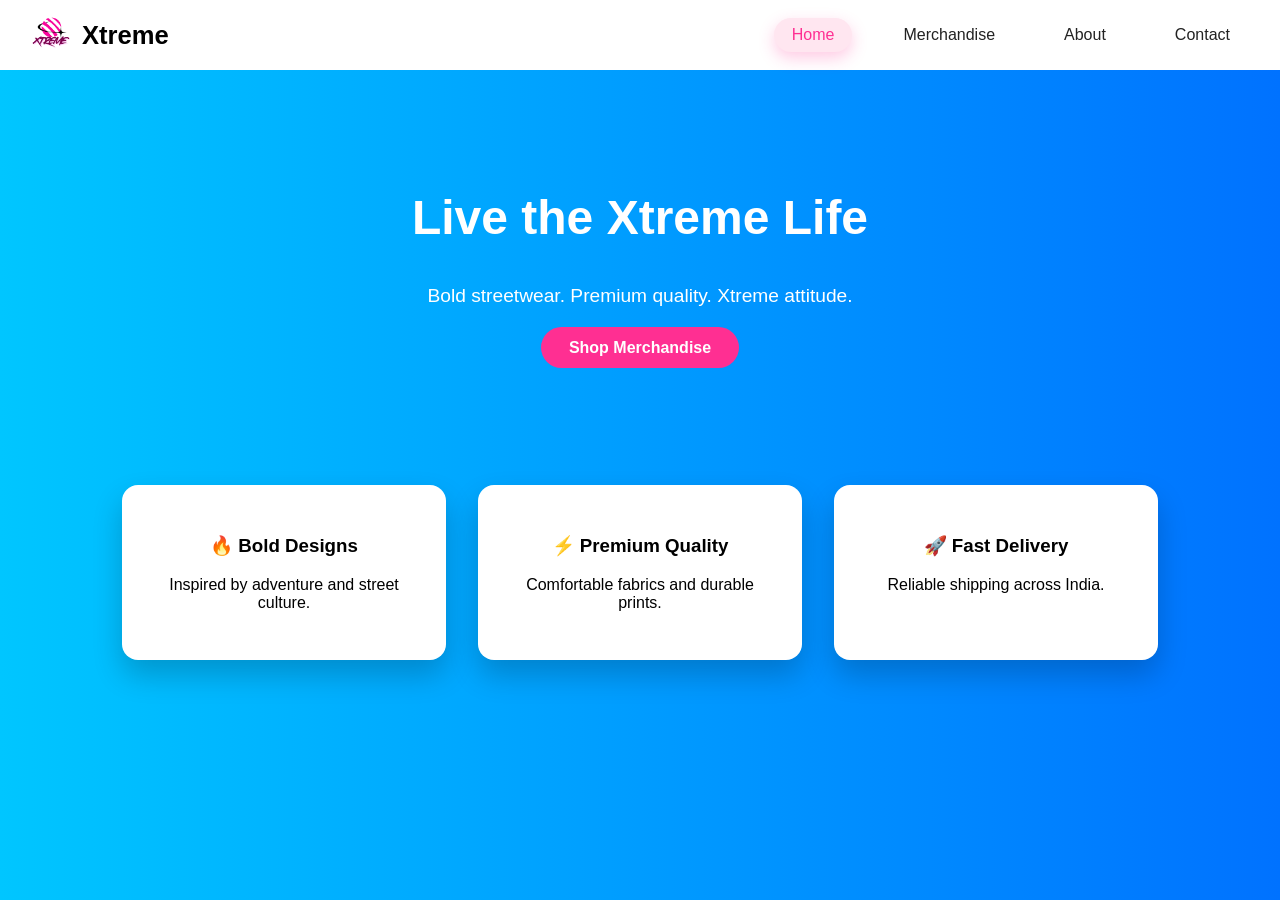
==== index.html @ 7854ea71 "First commit" ====
<!DOCTYPE html>
<html lang="en">
<head>
  <meta charset="UTF-8">
  <title>Xtreme | Home</title>
  <link rel="stylesheet" href="style.css">
</head>
<body>

<header>
  <div class="brand">
    <img src="images/xtreme-logo.png" class="logo-img">
    <h1>Xtreme</h1>
  </div>
  <nav>
    <a href="index.html" class="nav-link">Home</a>
    <a href="merchandise.html" class="nav-link">Merchandise</a>
    <a href="about.html" class="nav-link">About</a>
    <a href="contact.html" class="nav-link">Contact</a>
  </nav>
</header>

<section class="hero">
  <h1>Live the Xtreme Life</h1>
  <p>Bold streetwear. Premium quality. Xtreme attitude.</p>
  <a href="merchandise.html" class="btn">Shop Merchandise</a>
</section>

<section class="features">
  <div class="feature-card">
    <h3>🔥 Bold Designs</h3>
    <p>Inspired by adventure and street culture.</p>
  </div>
  <div class="feature-card">
    <h3>⚡ Premium Quality</h3>
    <p>Comfortable fabrics and durable prints.</p>
  </div>
  <div class="feature-card">
    <h3>🚀 Fast Delivery</h3>
    <p>Reliable shipping across India.</p>
  </div>
</section>

<script src="script.js"></script>
</body>
</html>
---- style.css ----
body {
  margin: 0;
  font-family: Arial, sans-serif;
  background: linear-gradient(to right, #00c6ff, #0072ff);
}

/* HEADER */
header {
  background: white;
  padding: 1rem 2rem;
  display: flex;
  justify-content: space-between;
  align-items: center;
}

.brand {
  display: flex;
  align-items: center;
  gap: 10px;
}

.logo-img {
  width: 40px;
}

nav a {
  margin-left: 15px;
  text-decoration: none;
  color: #333;
  padding: 6px 14px;
  border-radius: 10px;
}

nav a.active {
  background: #ffe6f0;
  color: #ff2f92;
}

/* HERO */
.hero {
  text-align: center;
  padding: 5rem 2rem;
  color: white;
}

.hero h1 {
  font-size: 3rem;
}

.hero p {
  font-size: 1.2rem;
  margin: 1rem 0 2rem;
}

.btn {
  background: #ff2f92;
  padding: 12px 28px;
  color: white;
  border-radius: 25px;
  text-decoration: none;
  font-weight: bold;
}

/* FEATURES */
.features {
  display: flex;
  gap: 2rem;
  justify-content: center;
  margin: 3rem;
}

.feature-card {
  background: white;
  padding: 2rem;
  border-radius: 16px;
  width: 260px;
  text-align: center;
  box-shadow: 0 15px 30px rgba(0,0,0,0.2);
}

/* PAGES */
.page {
  background: white;
  margin: 2rem;
  padding: 2.5rem;
  border-radius: 16px;
}

/* MERCH */
.section-title {
  text-align: center;
  color: white;
  margin: 2rem 0;
}

.product-grid {
  display: flex;
  flex-wrap: wrap;
  gap: 2rem;
  justify-content: center;
}

.product-card {
  background: white;
  width: 260px;
  padding: 1.5rem;
  border-radius: 16px;
  text-align: center;
  box-shadow: 0 12px 30px rgba(0,0,0,0.2);
}

.product-img {
  width: 100%;
  height: 220px;
  object-fit: contain;
}

.color-options {
  display: flex;
  justify-content: center;
  gap: 10px;
  margin: 12px 0;
}

.color {
  width: 22px;
  height: 22px;
  border-radius: 50%;
  border: 2px solid #ccc;
  cursor: pointer;
}

.color.black { background: black; }
.color.white { background: white; }
.color.red { background: #c0392b; }
.color.yellow { background: #f1c40f; }
.color.pink { background: #ff2f92; }
.color.green { background: #2ecc71; }
.color.blue { background: #2c3e50; }
.color.grey { background: #7f8c8d; }
.color.olive { background: #556b2f; }

.color.active {
  border: 2px solid #ff2f92;
}

.price {
  font-weight: bold;
}
/* CONTACT PAGE FIX */

.contact-container {
  background: white;
  margin: 2rem;
  padding: 3rem;
  border-radius: 20px;
  display: grid;
  grid-template-columns: 1fr 2fr;
  gap: 3rem;
  box-shadow: 0 20px 40px rgba(0,0,0,0.15);
}

.contact-info h3 {
  margin-bottom: 1rem;
}

.contact-info .label {
  font-weight: bold;
  margin-top: 1.5rem;
}

.contact-form {
  display: flex;
  flex-direction: column;
  gap: 1.2rem;
}

.form-row {
  display: grid;
  grid-template-columns: 1fr 1fr;
  gap: 1rem;
}

.contact-form input,
.contact-form select,
.contact-form textarea {
  padding: 10px;
  font-size: 14px;
  border: none;
  border-bottom: 1px solid #ccc;
  outline: none;
}

.contact-form input:focus,
.contact-form textarea:focus,
.contact-form select:focus {
  border-bottom: 1px solid #ff2f92;
}

.contact-form textarea {
  resize: none;
}

.contact-form .btn {
  align-self: flex-start;
  margin-top: 1rem;
}
/* ===== NAVBAR UPGRADE ===== */

.navbar {
  position: sticky;
  top: 0;
  z-index: 100;
  background: rgba(255, 255, 255, 0.9);
  backdrop-filter: blur(12px);
  padding: 1rem 3rem;
  display: flex;
  justify-content: space-between;
  align-items: center;
  box-shadow: 0 10px 30px rgba(0,0,0,0.08);
  border-radius: 0 0 20px 20px;
}

/* Brand */
.brand {
  display: flex;
  align-items: center;
  gap: 12px;
}

.brand h1 {
  font-size: 1.6rem;
  font-weight: 700;
  margin: 0;
}

.logo-img {
  width: 38px;
}

/* Navigation */
nav {
  display: flex;
  gap: 18px;
}

nav a {
  text-decoration: none;
  color: #222;
  padding: 8px 18px;
  border-radius: 999px;
  font-weight: 500;
  transition: all 0.3s ease;
}

/* Hover */
nav a:hover {
  background: #fff0f7;
  color: #ff2f92;
}

/* Active page */
nav a.active {
  background: #ffe6f0;
  color: #ff2f92;
  box-shadow: 0 6px 16px rgba(255,47,146,0.25);
}
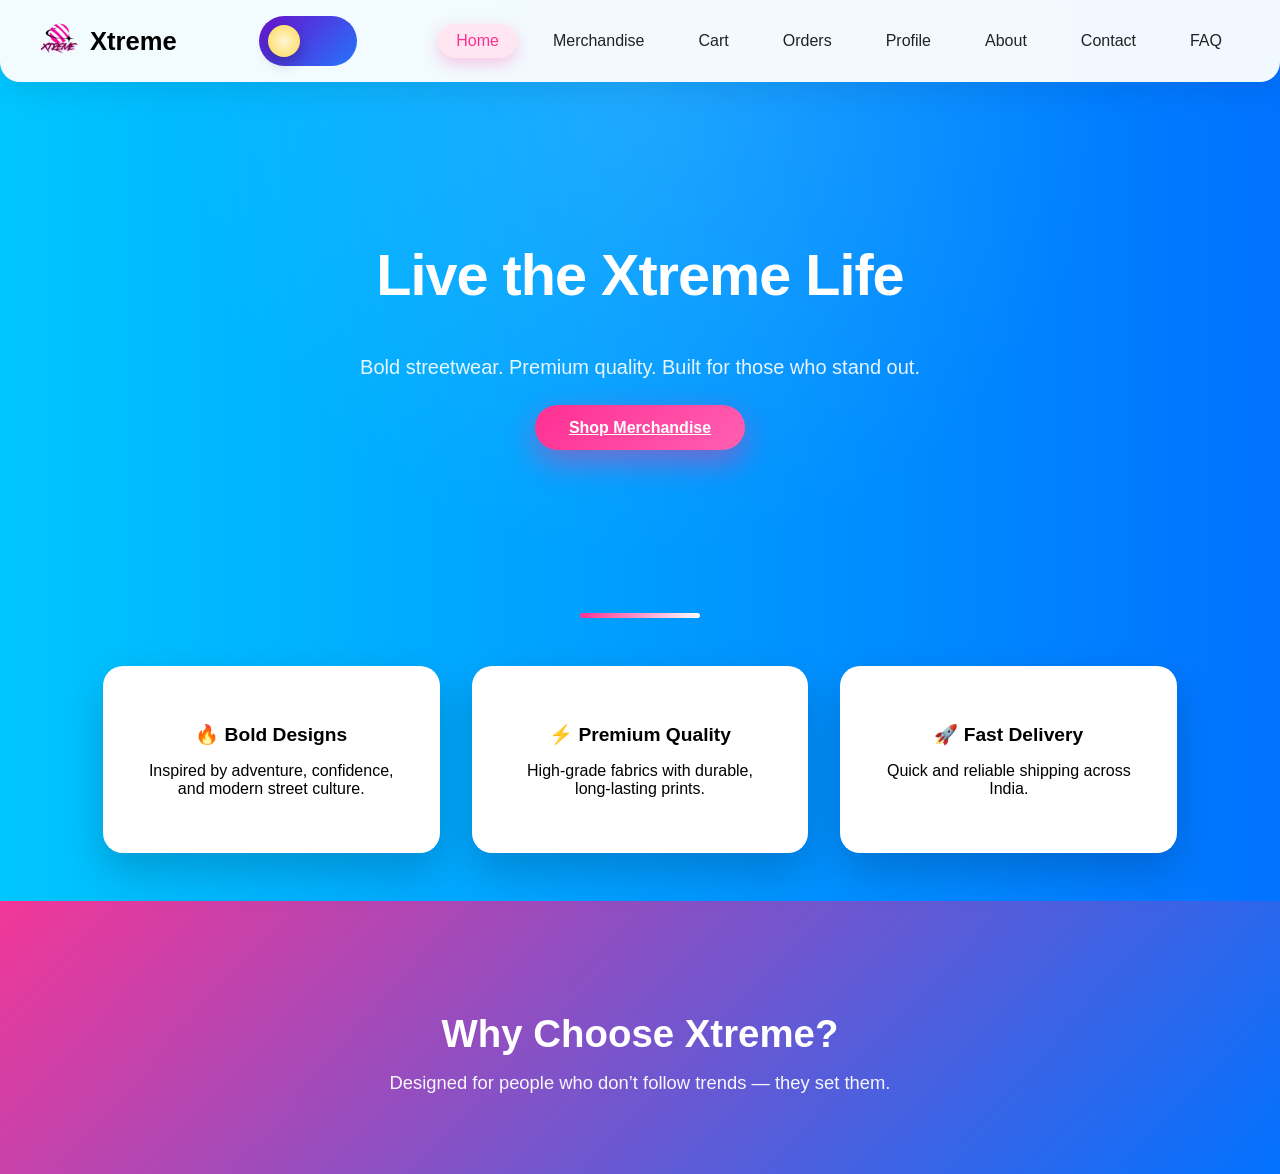
==== commit de3aa959: "first commit" ====
--- a/index.html
+++ b/index.html
@@ -8,37 +8,75 @@
 <body>
 
 <header>
-  <div class="brand">
-    <img src="images/xtreme-logo.png" class="logo-img">
-    <h1>Xtreme</h1>
-  </div>
+<div class="brand logo-tilt">
+  <img src="images/xtreme-logo.png" class="logo-img" alt="Xtreme Logo">
+  <h1>Xtreme</h1>
+</div>
+
+<label class="theme-switch">
+  <input type="checkbox" id="theme-toggle">
+  <span class="switch-track">
+    <span class="switch-thumb"></span>
+  </span>
+</label>
+
+
   <nav>
     <a href="index.html" class="nav-link">Home</a>
     <a href="merchandise.html" class="nav-link">Merchandise</a>
+    <a href="cart.html" class="nav-link">Cart</a>
+    <a href="orders.html" class="nav-link">Orders</a>
+    <a href="profile.html" class="nav-link">Profile</a>
     <a href="about.html" class="nav-link">About</a>
     <a href="contact.html" class="nav-link">Contact</a>
-  </nav>
+    <a href="faq.html" class="nav-link">FAQ</a>
+</nav>
+
 </header>
 
+<!-- HERO SECTION -->
 <section class="hero">
   <h1>Live the Xtreme Life</h1>
-  <p>Bold streetwear. Premium quality. Xtreme attitude.</p>
+  <p>
+    Bold streetwear. Premium quality.  
+    Built for those who stand out.
+  </p>
   <a href="merchandise.html" class="btn">Shop Merchandise</a>
 </section>
 
+<!-- DIVIDER -->
+<div class="divider"></div>
+
+<!-- FEATURES -->
 <section class="features">
   <div class="feature-card">
     <h3>🔥 Bold Designs</h3>
-    <p>Inspired by adventure and street culture.</p>
+    <p>
+      Inspired by adventure, confidence, and modern street culture.
+    </p>
   </div>
+
   <div class="feature-card">
     <h3>⚡ Premium Quality</h3>
-    <p>Comfortable fabrics and durable prints.</p>
+    <p>
+      High-grade fabrics with durable, long-lasting prints.
+    </p>
   </div>
+
   <div class="feature-card">
     <h3>🚀 Fast Delivery</h3>
-    <p>Reliable shipping across India.</p>
+    <p>
+      Quick and reliable shipping across India.
+    </p>
   </div>
+</section>
+
+<!-- BRAND STRIP -->
+<section class="highlight-strip">
+  <h2>Why Choose Xtreme?</h2>
+  <p>
+    Designed for people who don’t follow trends — they set them.
+  </p>
 </section>
 
 <script src="script.js"></script>
--- a/style.css
+++ b/style.css
@@ -1,92 +1,214 @@
+/* =========================
+   GLOBAL
+========================= */
 body {
   margin: 0;
   font-family: Arial, sans-serif;
   background: linear-gradient(to right, #00c6ff, #0072ff);
 }
 
-/* HEADER */
+/* =========================
+   HEADER / NAVBAR
+========================= */
 header {
-  background: white;
-  padding: 1rem 2rem;
+  position: sticky;
+  top: 0;
+  z-index: 100;
+  background: rgba(255, 255, 255, 0.95);
+  backdrop-filter: blur(12px);
+  padding: 1rem 2.5rem;
   display: flex;
   justify-content: space-between;
   align-items: center;
+  box-shadow: 0 10px 30px rgba(0,0,0,0.08);
+  border-radius: 0 0 20px 20px;
 }
 
 .brand {
   display: flex;
   align-items: center;
-  gap: 10px;
+  gap: 12px;
+}
+
+.brand h1 {
+  font-size: 1.6rem;
+  font-weight: 700;
+  margin: 0;
 }
 
 .logo-img {
-  width: 40px;
+  width: 38px;
+}
+
+nav {
+  display: flex;
+  gap: 18px;
 }
 
 nav a {
-  margin-left: 15px;
   text-decoration: none;
-  color: #333;
-  padding: 6px 14px;
-  border-radius: 10px;
+  color: #222;
+  padding: 8px 18px;
+  border-radius: 999px;
+  font-weight: 500;
+  transition: all 0.3s ease;
+}
+
+nav a:hover {
+  background: #fff0f7;
+  color: #ff2f92;
 }
 
 nav a.active {
   background: #ffe6f0;
   color: #ff2f92;
-}
-
-/* HERO */
+  box-shadow: 0 6px 16px rgba(255,47,146,0.25);
+}
+
+/* =========================
+   BUTTON
+========================= */
+.btn {
+  background: linear-gradient(135deg, #ff2f92, #ff5fb2);
+  padding: 14px 34px;
+  color: white;
+  border-radius: 999px;
+  font-weight: bold;
+  border: none;
+  cursor: pointer;
+  box-shadow: 0 12px 30px rgba(255,47,146,0.45);
+  transition: transform 0.25s ease, box-shadow 0.25s ease;
+}
+
+.btn:hover {
+  transform: translateY(-3px);
+  box-shadow: 0 18px 40px rgba(255,47,146,0.6);
+}
+
+/* =========================
+   ANIMATIONS
+========================= */
+@keyframes fadeUp {
+  from {
+    opacity: 0;
+    transform: translateY(30px);
+  }
+  to {
+    opacity: 1;
+    transform: translateY(0);
+  }
+}
+
+/* =========================
+   HERO
+========================= */
 .hero {
+  text-align: center;
+  padding: 7rem 2rem;
+  color: white;
+  background: radial-gradient(
+    circle at top,
+    rgba(255,255,255,0.12),
+    transparent 60%
+  );
+  animation: fadeUp 1s ease-out;
+}
+
+.hero h1 {
+  font-size: 3.6rem;
+  font-weight: 800;
+  letter-spacing: -1px;
+}
+
+.hero p {
+  font-size: 1.25rem;
+  opacity: 0.9;
+  max-width: 600px;
+  margin: 1.2rem auto 2.5rem;
+}
+
+/* =========================
+   DIVIDER (HOME)
+========================= */
+.divider {
+  width: 120px;
+  height: 5px;
+  background: linear-gradient(to right, #ff2f92, #ffffff);
+  margin: 4rem auto 3rem;
+  border-radius: 10px;
+}
+
+/* =========================
+   FEATURES
+========================= */
+.features {
+  display: flex;
+  gap: 2rem;
+  justify-content: center;
+  margin: 3rem;
+  flex-wrap: wrap;
+}
+
+.feature-card {
+  background: white;
+  padding: 2.4rem;
+  border-radius: 20px;
+  width: 260px;
+  text-align: center;
+  box-shadow: 0 18px 40px rgba(0,0,0,0.18);
+  transition: transform 0.3s ease, box-shadow 0.3s ease;
+}
+
+.feature-card:hover {
+  transform: translateY(-10px);
+  box-shadow: 0 28px 60px rgba(0,0,0,0.28);
+}
+
+.feature-card h3 {
+  font-size: 1.2rem;
+  margin-bottom: 0.6rem;
+}
+
+/* =========================
+   HIGHLIGHT STRIP (HOME)
+========================= */
+.highlight-strip {
   text-align: center;
   padding: 5rem 2rem;
   color: white;
-}
-
-.hero h1 {
-  font-size: 3rem;
-}
-
-.hero p {
-  font-size: 1.2rem;
-  margin: 1rem 0 2rem;
-}
-
-.btn {
-  background: #ff2f92;
-  padding: 12px 28px;
-  color: white;
-  border-radius: 25px;
-  text-decoration: none;
-  font-weight: bold;
-}
-
-/* FEATURES */
-.features {
-  display: flex;
-  gap: 2rem;
-  justify-content: center;
-  margin: 3rem;
-}
-
-.feature-card {
-  background: white;
-  padding: 2rem;
-  border-radius: 16px;
-  width: 260px;
-  text-align: center;
-  box-shadow: 0 15px 30px rgba(0,0,0,0.2);
-}
-
-/* PAGES */
+  background: linear-gradient(
+    135deg,
+    rgba(255,47,146,0.95),
+    rgba(0,114,255,0.95)
+  );
+}
+
+.highlight-strip h2 {
+  font-size: 2.4rem;
+  margin-bottom: 1rem;
+}
+
+.highlight-strip p {
+  font-size: 1.15rem;
+  max-width: 600px;
+  margin: auto;
+  opacity: 0.95;
+}
+
+/* =========================
+   PAGE CONTAINER
+========================= */
 .page {
   background: white;
-  margin: 2rem;
+  max-width: 900px;
+  margin: 2rem auto;
   padding: 2.5rem;
   border-radius: 16px;
 }
 
-/* MERCH */
+/* =========================
+   MERCHANDISE
+========================= */
 .section-title {
   text-align: center;
   color: white;
@@ -115,6 +237,9 @@
   object-fit: contain;
 }
 
+/* =========================
+   COLOR OPTIONS
+========================= */
 .color-options {
   display: flex;
   justify-content: center;
@@ -146,122 +271,483 @@
 
 .price {
   font-weight: bold;
-}
-/* CONTACT PAGE FIX */
-
+  margin-bottom: 10px;
+}
+
+/* =========================
+   CART
+========================= */
+.cart-item {
+  display: grid;
+  grid-template-columns: 90px 1fr auto;
+  gap: 20px;
+  align-items: center;
+  margin-bottom: 20px;
+}
+
+.cart-img {
+  width: 90px;
+  height: 90px;
+  object-fit: contain;
+  background: #f7f7f7;
+  border-radius: 12px;
+  padding: 6px;
+}
+
+.cart-title {
+  font-weight: bold;
+}
+
+.cart-color {
+  display: flex;
+  align-items: center;
+  gap: 8px;
+}
+
+.color-dot.black { background: black; }
+.color-dot.white { background: white; }
+.color-dot.red { background: #c0392b; }
+.color-dot.yellow { background: #f1c40f; }
+.color-dot.pink { background: #ff2f92; }
+.color-dot.green { background: #2ecc71; }
+.color-dot.blue { background: #2c3e50; }
+.color-dot.grey { background: #7f8c8d; }
+.color-dot.olive { background: #556b2f; }
+
+.color-dot {
+  width: 14px;
+  height: 14px;
+  border-radius: 50%;
+  border: 1px solid #ccc;
+}
+
+.remove-btn {
+  background: transparent;
+  border: none;
+  font-size: 18px;
+  cursor: pointer;
+  color: #ff2f92;
+}
+
+/* =========================
+   RESPONSIVE (MOBILE)
+========================= */
+@media (max-width: 768px) {
+  header {
+    flex-direction: column;
+    gap: 12px;
+  }
+
+  .hero h1 {
+    font-size: 2.6rem;
+  }
+
+  .features {
+    margin: 2rem 1rem;
+  }
+
+  .cart-item {
+    grid-template-columns: 1fr;
+    text-align: center;
+  }
+
+  .contact-container {
+    grid-template-columns: 1fr;
+    padding: 2.5rem;
+  }
+
+  .form-row {
+    grid-template-columns: 1fr;
+  }
+
+  .contact-form .btn {
+    align-self: stretch;
+    text-align: center;
+  }
+
+  .contact-container::before {
+    display: none;
+  }
+}
+
+
+/* =========================
+   LOGO SPATIAL EFFECT
+========================= */
+.logo-tilt {
+  display: flex;
+  align-items: center;
+  gap: 12px;
+  perspective: 800px;
+}
+
+.logo-tilt img,
+.logo-tilt h1 {
+  transition: transform 0.15s ease-out;
+  will-change: transform;
+}
+
+/* =========================
+   CONTACT FORM
+========================= */
 .contact-container {
   background: white;
-  margin: 2rem;
-  padding: 3rem;
-  border-radius: 20px;
+  max-width: 950px;
+  margin: 4rem auto;
+  padding: 3.5rem;
+  border-radius: 24px;
   display: grid;
-  grid-template-columns: 1fr 2fr;
-  gap: 3rem;
-  box-shadow: 0 20px 40px rgba(0,0,0,0.15);
-}
-
-.contact-info h3 {
-  margin-bottom: 1rem;
+  grid-template-columns: 1fr 1.2fr;
+  gap: 4rem;
+  box-shadow: 0 25px 60px rgba(0,0,0,0.18);
+}
+
+/* LEFT INFO */
+.contact-info h2 {
+  font-size: 2rem;
+  margin-bottom: 2rem;
 }
 
 .contact-info .label {
-  font-weight: bold;
-  margin-top: 1.5rem;
-}
-
+  font-weight: 700;
+  margin-top: 1.6rem;
+  margin-bottom: 0.4rem;
+  color: #111;
+}
+
+.contact-info p {
+  margin: 0;
+  color: #333;
+  line-height: 1.6;
+}
+
+/* RIGHT FORM */
 .contact-form {
   display: flex;
   flex-direction: column;
-  gap: 1.2rem;
+  gap: 1.4rem;
+  padding-top: 0.4rem;
 }
 
 .form-row {
   display: grid;
   grid-template-columns: 1fr 1fr;
-  gap: 1rem;
-}
-
+  gap: 1.2rem;
+}
+
+/* INPUTS */
 .contact-form input,
 .contact-form select,
 .contact-form textarea {
-  padding: 10px;
+  width: 100%;
+  padding: 14px 12px;
   font-size: 14px;
-  border: none;
-  border-bottom: 1px solid #ccc;
+  border-radius: 10px;
+  border: 1px solid #ddd;
   outline: none;
-}
-
+  transition: border 0.2s ease, box-shadow 0.2s ease;
+  background: #fafafa;
+}
+
+.contact-form textarea {
+  min-height: 140px;
+  resize: none;
+}
+
+/* FOCUS EFFECT */
 .contact-form input:focus,
-.contact-form textarea:focus,
-.contact-form select:focus {
-  border-bottom: 1px solid #ff2f92;
-}
-
-.contact-form textarea {
-  resize: none;
-}
-
+.contact-form select:focus,
+.contact-form textarea:focus {
+  border-color: #ff2f92;
+  box-shadow: 0 0 0 3px rgba(255,47,146,0.15);
+  background: white;
+}
+
+/* SUBMIT BUTTON */
 .contact-form .btn {
   align-self: flex-start;
-  margin-top: 1rem;
-}
-/* ===== NAVBAR UPGRADE ===== */
-
-.navbar {
-  position: sticky;
-  top: 0;
-  z-index: 100;
-  background: rgba(255, 255, 255, 0.9);
-  backdrop-filter: blur(12px);
-  padding: 1rem 3rem;
-  display: flex;
-  justify-content: space-between;
+  margin-top: 0.8rem;
+}
+.contact-form .btn {
+  margin-top: 1.2rem;
+  padding-left: 40px;
+  padding-right: 40px;
+}
+.contact-container {
+  position: relative;
+}
+
+.contact-container::before {
+  content: "";
+  position: absolute;
+  width: 1px;
+  height: 70%;
+  background: #eee;
+  top: 15%;
+  left: 50%;
+  transform: translateX(-50%);
+}
+.contact-form {
+  background: rgba(255, 255, 255, 0.6);
+  border-radius: 18px;
+  padding: 1.5rem 1.5rem 2rem;
+}
+.contact-info h2 {
+  font-size: 2.2rem;
+  font-weight: 800;
+  letter-spacing: -0.5px;
+}
+.contact-form .btn {
+  margin-top: 1.5rem;
+}
+/* =========================
+   DARK MODE
+========================= */
+body.dark {
+  background: linear-gradient(to right, #0f2027, #203a43, #2c5364);
+  color: #f1f1f1;
+}
+
+body.dark header {
+  background: rgba(15, 15, 15, 0.95);
+}
+
+body.dark .brand h1 {
+  color: #ffffff;
+}
+
+body.dark .logo-img {
+  filter: brightness(1.3) contrast(1.1);
+}
+
+body.dark nav a {
+  color: #ddd;
+}
+
+body.dark nav a.active {
+  background: rgba(255, 47, 146, 0.25);
+  color: #ff5fb2;
+}
+
+body.dark .page,
+body.dark .contact-container,
+body.dark .cart-item {
+  background: #1e1e1e;
+  color: #f1f1f1;
+}
+
+body.dark .highlight-strip {
+  background: linear-gradient(135deg, #1a1a1a, #2c5364);
+}
+
+body.dark input,
+body.dark select,
+body.dark textarea {
+  background: #2a2a2a;
+  color: #ffffff;
+  border: 1px solid #444;
+}
+/* =========================
+   DARK MODE – FEATURE CARDS FIX
+========================= */
+body.dark .feature-card {
+  background: #1f1f1f;
+  color: #f1f1f1;
+  box-shadow: 0 18px 45px rgba(0, 0, 0, 0.75);
+}
+
+body.dark .feature-card h3 {
+  color: #ffffff;
+}
+
+body.dark .feature-card p {
+  color: #cccccc;
+}
+
+/* Hover effect in dark mode */
+body.dark .feature-card:hover {
+  transform: translateY(-10px);
+  box-shadow: 0 30px 70px rgba(0, 0, 0, 0.9);
+}
+body.dark .feature-card:hover {
+  box-shadow:
+    0 30px 70px rgba(0, 0, 0, 0.9),
+    0 0 100px rgba(255, 47, 146, 0.25);
+}
+body.dark .product-card {
+  background: #1f1f1f;
+  color: #f1f1f1;
+}
+
+body.dark .product-card h3 {
+  color: #ffffff;
+}
+
+body.dark .product-card .price {
+  color: #cccccc;
+}
+/* =========================
+   THEME TOGGLE SWITCH
+========================= */
+.theme-switch {
+  position: relative;
+  width: 64px;
+  height: 32px;
+  background: linear-gradient(135deg, #6a11cb, #2575fc);
+  border-radius: 999px;
+  cursor: pointer;
+  transition: background 0.4s ease;
+  display: flex;
   align-items: center;
-  box-shadow: 0 10px 30px rgba(0,0,0,0.08);
-  border-radius: 0 0 20px 20px;
-}
-
-/* Brand */
-.brand {
-  display: flex;
-  align-items: center;
-  gap: 12px;
-}
-
-.brand h1 {
-  font-size: 1.6rem;
-  font-weight: 700;
-  margin: 0;
-}
-
-.logo-img {
-  width: 38px;
-}
-
-/* Navigation */
-nav {
-  display: flex;
-  gap: 18px;
-}
-
-nav a {
-  text-decoration: none;
-  color: #222;
-  padding: 8px 18px;
+  padding: 4px;
+}
+
+.theme-switch::before {
+  content: "";
+  width: 24px;
+  height: 24px;
+  background: #fff;
+  border-radius: 50%;
+  transform: translateX(0);
+  transition: transform 0.4s ease;
+  box-shadow: 0 4px 10px rgba(0,0,0,0.3);
+}
+
+/* Dark state */
+body.dark .theme-switch {
+  background: linear-gradient(135deg, #141e30, #243b55);
+}
+
+body.dark .theme-switch::before {
+  transform: translateX(32px);
+}
+/* =========================
+   DAY / NIGHT TOGGLE
+========================= */
+
+.theme-switch {
+  position: relative;
+  width: 90px;
+  height: 42px;
+  display: inline-block;
+}
+
+.theme-switch input {
+  display: none;
+}
+
+/* Track */
+.switch-track {
+  width: 100%;
+  height: 100%;
   border-radius: 999px;
-  font-weight: 500;
-  transition: all 0.3s ease;
-}
-
-/* Hover */
-nav a:hover {
-  background: #fff0f7;
-  color: #ff2f92;
-}
-
-/* Active page */
-nav a.active {
-  background: #ffe6f0;
-  color: #ff2f92;
-  box-shadow: 0 6px 16px rgba(255,47,146,0.25);
-}
+  background: linear-gradient(
+    to right,
+    #bfe9ff,
+    #e0f7ff
+  );
+  position: relative;
+  transition: background 0.5s ease;
+  overflow: hidden;
+}
+
+/* Clouds (light mode) */
+.switch-track::before {
+  content: "";
+  position: absolute;
+  inset: 0;
+  background:
+    radial-gradient(circle at 20% 60%, rgba(255,255,255,0.9) 20%, transparent 21%),
+    radial-gradient(circle at 40% 50%, rgba(255,255,255,0.8) 18%, transparent 19%),
+    radial-gradient(circle at 65% 65%, rgba(255,255,255,0.7) 22%, transparent 23%);
+  transition: opacity 0.4s ease;
+}
+
+/* Thumb */
+.switch-thumb {
+  position: absolute;
+  top: 5px;
+  left: 5px;
+  width: 32px;
+  height: 32px;
+  border-radius: 50%;
+  background: radial-gradient(circle, #fff6d5, #ffd84d);
+  box-shadow: 0 6px 14px rgba(0,0,0,0.25);
+  transition: transform 0.45s ease, background 0.45s ease;
+}
+
+/* =========================
+   DARK MODE STATE
+========================= */
+
+.theme-switch input:checked + .switch-track {
+  background: linear-gradient(
+    to right,
+    #2c2f6b,
+    #3b1d5a
+  );
+}
+
+/* Stars (dark mode) */
+.theme-switch input:checked + .switch-track::before {
+  opacity: 0;
+}
+
+.theme-switch input:checked + .switch-track::after {
+  content: "";
+  position: absolute;
+  inset: 0;
+  background:
+    radial-gradient(circle at 30% 40%, rgba(255,255,255,0.8) 1px, transparent 2px),
+    radial-gradient(circle at 55% 25%, rgba(255,255,255,0.7) 1px, transparent 2px),
+    radial-gradient(circle at 70% 60%, rgba(255,255,255,0.6) 1px, transparent 2px);
+}
+
+/* Moon */
+.theme-switch input:checked + .switch-track .switch-thumb {
+  transform: translateX(48px);
+  background: radial-gradient(circle, #f0f0f0, #cfcfcf);
+}
+/* =========================
+   CONTACT PAGE – DARK MODE FIX
+========================= */
+
+/* Main contact container */
+body.dark .contact-container {
+  background: #1b1b1b;
+}
+
+/* LEFT INFO VISIBILITY */
+body.dark .contact-info p {
+  color: #e0e0e0;
+}
+
+body.dark .contact-info .label {
+  color: #ff5fb2;
+}
+
+/* RIGHT FORM PANEL (FIX GREY ISSUE) */
+body.dark .contact-form {
+  background: #242424; /* was too light */
+  box-shadow: inset 0 0 0 1px #333;
+}
+
+/* INPUT FIELDS */
+body.dark .contact-form input,
+body.dark .contact-form select,
+body.dark .contact-form textarea {
+  background: #2e2e2e;
+  color: #ffffff;
+  border: 1px solid #444;
+}
+
+/* PLACEHOLDER */
+body.dark .contact-form input::placeholder,
+body.dark .contact-form textarea::placeholder {
+  color: #aaaaaa;
+}
+
+/* DIVIDER LINE */
+body.dark .contact-container::before {
+  background: #333;
+}
